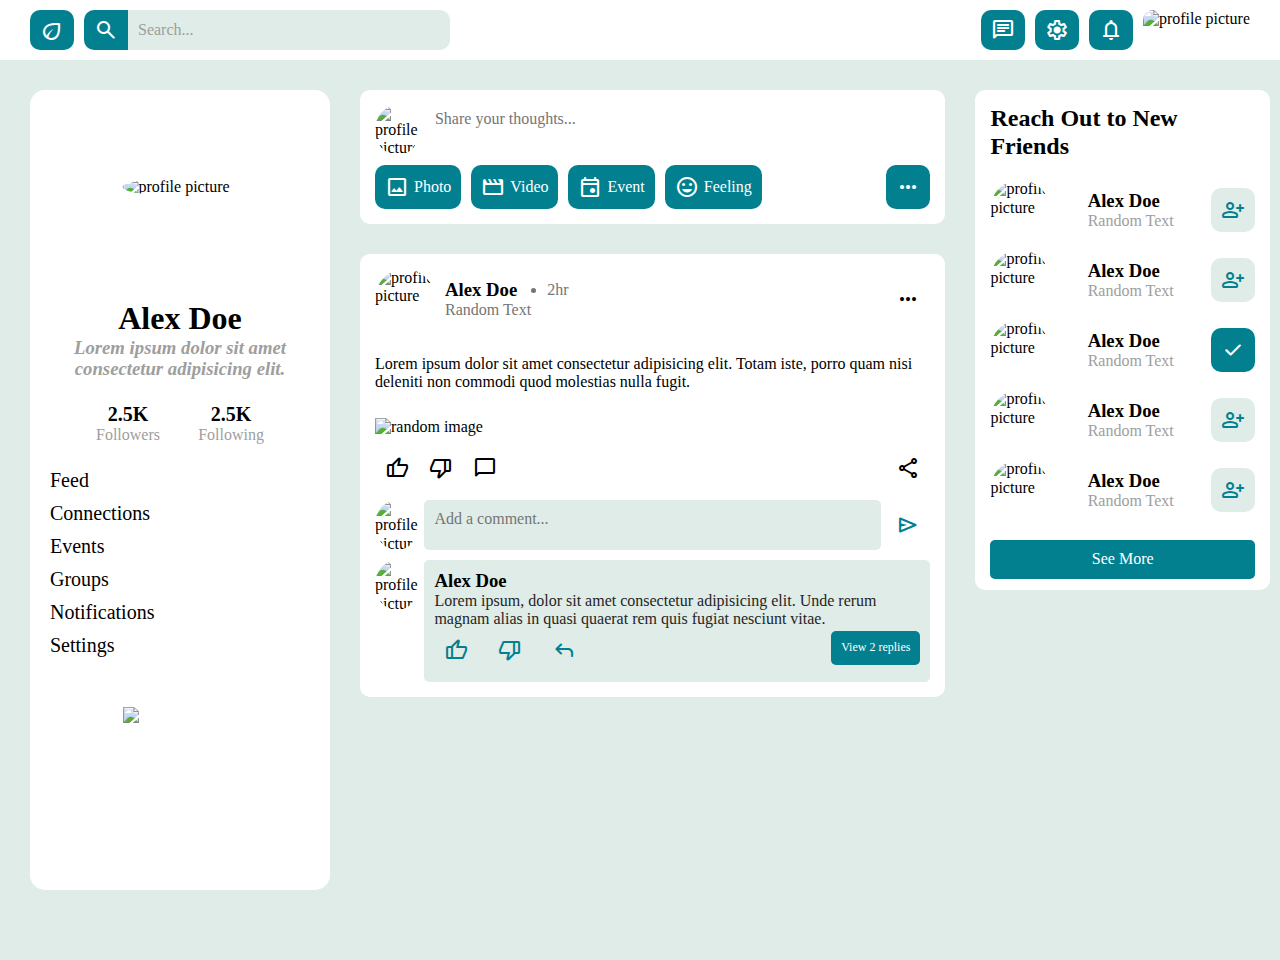
==== index.html @ 0796dcce "Initial files" ====
<!DOCTYPE html>
<html lang="en">
	<head>
		<meta charset="UTF-8" />
		<meta name="viewport" content="width=device-width, initial-scale=1.0" />
		<title>Default Feed Page</title>
		<link
			rel="stylesheet"
			href="https://fonts.googleapis.com/css2?family=Material+Symbols+Rounded:opsz,wght,FILL,GRAD@20..48,100..700,0..1,-50..200" />
		<link rel="stylesheet" href="./styles/normalize.css" />
		<link rel="stylesheet" href="./styles/style.css" />
		<script src="./script/feed.js" defer></script>
	</head>
	<body>
		<div id="nav-background">
			<nav>
				<span class="material-symbols-rounded logo">eco</span>
				<label for="search">
					<span class="material-symbols-rounded search">search</span>
					<input type="text" id="search" placeholder="Search..." />
				</label>
				<span class="material-symbols-rounded">chat</span>
				<span class="material-symbols-rounded">settings</span>
				<span class="material-symbols-rounded">notifications</span>
				<img src="https://thispersondoesnotexist.com/" alt="profile picture" />
			</nav>
		</div>

		<div id="background">
			<section class="white" id="profile">
				<div id="profile-background">
					<img
						src="https://thispersondoesnotexist.com/"
						alt="profile picture" />
				</div>
				<div id="profile-text">
					<h1>Alex Doe</h1>
					<h3>Lorem ipsum dolor sit amet consectetur adipisicing elit.</h3>
					<div id="connections">
						<div><span>2.5K</span><span>Followers</span></div>
						<div><span>2.5K</span><span>Following</span></div>
					</div>
					<nav id="profile-nav">
						<ul>
							<li>Feed</li>
							<li>Connections</li>
							<li>Events</li>
							<li>Groups</li>
							<li>Notifications</li>
							<li>Settings</li>
						</ul>
					</nav>
          
				</div>
        <img src="https://img.clipart-library.com/2/clip-transparent-plant-gif/clip-transparent-plant-gif-4.gif">  
			</section>
			<section id="feed">
				<div id="share-thoughts">
					<div id="thought-input">
						<img
							src="https://thispersondoesnotexist.com/"
							alt="profile picture" />
						<textarea
							class="auto-resize"
							placeholder="Share your thoughts..."></textarea>
					</div>

					<nav>
						<ul>
							<li><span class="material-symbols-rounded">image</span>Photo</li>
							<li><span class="material-symbols-rounded">movie</span>Video</li>
							<li><span class="material-symbols-rounded">event</span>Event</li>
							<li><span class="material-symbols-rounded">mood</span>Feeling</li>
							<li><span class="material-symbols-rounded">more_horiz</span></li>
						</ul>
					</nav>
				</div>
        <article>
          <div class="post-header"> 
            <img
            class="img60 circle"
            src="https://thispersondoesnotexist.com/"
            alt="profile picture" />
            <div class="post-text">
              <div>
                <h3>Alex Doe</h3>
                <ul class="circle"><li>2hr</li></ul>
              </div>
              
              <span>Random Text</span>
            </div>
            <span class="material-symbols-rounded">more_horiz</span>
          </div>
          <p>Lorem ipsum dolor sit amet consectetur adipisicing elit. Totam iste, porro quam nisi deleniti non commodi quod molestias nulla fugit.</p>
          <img src="https://picsum.photos/600" alt="random image" />
          <nav class="post-footer">
            <span class="material-symbols-rounded">thumb_up</span>
            <span class="material-symbols-rounded">thumb_down</span>
            <span class="material-symbols-rounded">chat_bubble</span>
            <span class="material-symbols-rounded">share</span>
          </nav>
          <div class="comment-wrapper">
            <img class="img50 circle" src="https://thispersondoesnotexist.com/" alt="profile picture" />
            <textarea class="comment auto-resize" placeholder="Add a comment..." rows="1"></textarea>
            <span class="material-symbols-rounded">send</span>
          </div>
          <div class="comment-wrapper">
            <img class="img50 circle" src="https://thispersondoesnotexist.com/" alt="profile picture" />
            <div class="comment">
              <h3>Alex Doe</h3>
              <p>Lorem ipsum, dolor sit amet consectetur adipisicing elit. Unde rerum magnam alias in quasi quaerat rem quis fugiat nesciunt vitae.</p>
              <nav>
                <ul>
                  <li><span class="material-symbols-rounded">thumb_up</span></li>
                  <li><span class="material-symbols-rounded">thumb_down</span></li>
                  <li><span class="material-symbols-rounded">reply</span></li>
                  <li><button>View 2 replies</button></li>
                </ul>
      
              </nav>
            </div>
            
          </div>
        </article>
			</section>
			<section id="miscellaneous">
				<article id="suggestions">
					<h2>Reach Out to New Friends</h2>
					<ul>
						<li>
							<img
								class="img60 circle"
								src="https://thispersondoesnotexist.com/"
								alt="profile picture" />
							<div class="suggestion-text">
								<h3>Alex Doe</h3>
								<span>Random Text</span>
							</div>
							<span class="material-symbols-rounded">person_add</span>
						</li>
						<li>
							<img
								class="img60 circle"
								src="https://thispersondoesnotexist.com/"
								alt="profile picture" />
							<div class="suggestion-text">
								<h3>Alex Doe</h3>
								<span>Random Text</span>
							</div>
							<span class="material-symbols-rounded">person_add</span>
						</li>
						<li>
							<img
								class="img60 circle"
								src="https://thispersondoesnotexist.com/"
								alt="profile picture" />
							<div class="suggestion-text">
								<h3>Alex Doe</h3>
								<span>Random Text</span>
							</div>
							<span class="material-symbols-rounded">check</span>
						</li>
						<li>
							<img
								class="img60 circle"
								src="https://thispersondoesnotexist.com/"
								alt="profile picture" />
							<div class="suggestion-text">
								<h3>Alex Doe</h3>
								<span>Random Text</span>
							</div>
							<span class="material-symbols-rounded">person_add</span>
						</li>
						<li>
							<img
                class="img60 circle"
								src="https://thispersondoesnotexist.com/"
								alt="profile picture" />
							<div class="suggestion-text">
                <h3>Alex Doe</h3>
								<span>Random Text</span>
							</div>
							<span class="material-symbols-rounded">person_add</span>
						</li>
					</ul>
					<button>See More</button>
				</article>
			</section>
		</div>
	</body>
</html>

<!-- 'Connect to your beginnings' 'Beginning is here' 'Grow a connection'-->
---- styles/style.css ----
*{
  box-sizing: border-box;
}

:root{
  --bg-color: #e0ece7;
  --btn-color: #028090;
}

html, body{
  margin: 0;
  padding: 0;
  min-height: 100vh;
}

h1,h2,h3,h4,h5,h6{
  padding: 0;
  margin: 0;
}

.material-symbols-rounded{
  font-size: 1.5em;
  border-radius: 10px;
  padding: 10px;
  display: flex;
  justify-content: center;
  align-items: center;
  
}

ul{
  list-style-type: none;
  gap: 10px;
  margin: 0;
  padding: 0;
}

ul.circle{
  list-style-type: initial;
}

button{
  background: #028090;
  width: 100%;
  border-radius: 5px;
  border: none;
  padding: 10px;
  color: white;
}

article{
  background: white;
  padding: 15px;
  border-radius: 10px;
}

textarea{
  padding: 5px;
  background: transparent;
  overflow: hidden;
  border: none;
  width: 100%;
  /* min-height: 80px; */
  resize: none;
  outline: none;
  border-radius: 10px;
}

.img60{
  width: 60px;
  height: 60px;
}

.img50{
  width: 50px;
  height: 50px;
}

.circle{
  border-radius: 50%;
}

body{
  background:/*  #ece5e0; */ #e0ece7;
}

/* -------------------------------------------------------------------------- */
/*                                     NAV                                    */
/* -------------------------------------------------------------------------- */

body #nav-background{
  background: white;
}

body #nav-background > nav{
  margin: auto;
  
  max-width: 1300px;
  height: 60px;
  padding: 10px 30px;
  display: flex;
  gap: 10px;
}

body #nav-background > nav > *{
  border-radius: 10px;
}

body #nav-background > nav span{
  background: #028090;
  color: /* #00a896; */ white;
}

body #nav-background > nav > label{
  display: flex;
  width: 30%;
  margin-right: auto;
}

body #nav-background > nav input{
  padding: 10px;
  margin: 0;
  border: none;
  border-radius: 0 10px 10px 0;
  height: 100%;
  background: /* linear-gradient(#7496a3, #98c0bd); */ #e0ece7;
  width: 100%;
}

body #nav-background > nav .search{
  border-radius: 10px 0 0 10px;
}

input::placeholder{
  color: #9e9e9e;
}


#background{
  min-height: 100vh;
  width: 1300px;
  background: /* #EFF2F6; */ /* linear-gradient(#055372, #01665b); */ /* linear-gradient(#05668d, #00a896); */ /* linear-gradient(#7496a3, #98c0bd); */ #e0ece7;
  padding: 30px;
  display: flex;
  gap: 30px;
  margin: auto;
}

/* -------------------------------------------------------------------------- */
/*                                   PROFILE                                  */
/* -------------------------------------------------------------------------- */

#profile{
  height: 800px;
  max-width: 300px;
  border-radius: 15px;
}

.white{
  background: white;
  border-radius: 10px;
}
#profile #profile-background{
  /* border: 4px dashed white; */
  background: url('https://images.unsplash.com/photo-1500375592092-40eb2168fd21?q=80&w=1376&auto=format&fit=crop&ixlib=rb-4.0.3&ixid=M3wxMjA3fDB8MHxwaG90by1wYWdlfHx8fGVufDB8fHx8fA%3D%3D');
  background-position: center;
  background-size: cover;
  height: 20%;
  width: 100%;
  border-radius: 10px 10px 0 0;
  position: relative;
  /* box-shadow: inset 0 2px 4px 2px white; */
}
#profile #profile-background img{
  width: 115px;
  border-radius: 50%;
  position: absolute;
  left: 50%;
  top: 55%;
  transform: translate(-50%);
}

#profile > img{
  display: block;
  width: 115px; 
  margin: auto;
}
#profile #profile-text{
  padding: 50px 20px;
  text-align: center;
}

#profile #profile-text h3{
  font-style: italic;
  color: #9e9e9e;
}

#connections{
  display: flex;
  justify-content: space-evenly;
  align-items: center;
  padding: 9% 3%;
  border-bottom: 1px solid white;
}

#connections div:first-of-type{
  /* border-right: 1px solid white; */
}
#connections div{
  display: flex;
  flex-direction: column;
}

#connections div span:first-of-type{
  font-weight: bold;
  font-size: 1.25em;
}

#connections div span:last-of-type{
  color: #9e9e9e;
}

#profile-nav ul{
  list-style-type: none;
  text-align: left;
  padding: 0;
  display: flex;
  flex-direction: column;
  font-size: 1.25em;
}

/* -------------------------------------------------------------------------- */
/*                                    FEED                                    */
/* -------------------------------------------------------------------------- */
#feed{
  width: 600px;
  display: flex;
  flex-direction: column;
  gap: 30px;
}

#feed > *{
  border-radius: 10px;
  padding: 15px;
}

#share-thoughts{
  background: white;
}

#share-thoughts #thought-input{
  display: flex;
  gap: 10px;
}

#share-thoughts img{
  width: 50px;
  height: 50px;
  border-radius: 50%;
}

#share-thoughts nav{
  margin-top: 10px;
}
#share-thoughts ul{
  display: flex;
}

#share-thoughts ul li{
  border-radius: 10px;
  display: flex;
  gap: 5px;
  align-items: center;
  justify-content: center;
  background: #028090;
  color: /* #00a896; */ white;
  padding: 10px;
}

#share-thoughts ul li > span{
  padding: 0;
}

#share-thoughts ul li:last-of-type{
  margin-left: auto;
}

#feed article{
  display: flex;
  flex-direction: column;
  gap: 10px;
}

#feed article > .post-header{
  display: flex;
  gap: 10px;
  align-items: center;
}

#feed article .post-text > div{
  display: flex;
  align-items: center;
  gap: 30px;
}

#feed article .post-text > div > ul, #feed article .post-text > span{
  color: #757575;
}

#feed article > .post-header span{
  margin-left: auto;
}

#feed article > .post-header ~ img{
  width: 100%;
  
}

#feed article > .post-footer{
  display: flex;
}

#feed article > .post-footer span:last-of-type{
  margin-left: auto;
}

#feed article .comment-wrapper{
  display: flex;
  gap: 5px;
  /* align-items: center; */
}

/* #feed article .comment-wrapper > textarea, #feed article .comment-wrapper > p{
  
} */

#feed article .comment-wrapper span{
  color: var(--btn-color);
}

.comment{
  color: rgb(37, 37, 37);
  background: var(--bg-color);
  border-radius: 5px;
  min-height: 0;
  padding: 10px;
}

#feed article .comment-wrapper .comment p{
  margin: 0;
}

#feed article .comment-wrapper .comment h3{
  color: black;
}

#feed article .comment-wrapper .comment ul{
  display: flex;
}

#feed article .comment-wrapper .comment ul li:last-of-type{
  margin-top: 3px;
  margin-left: auto;
  font-size: 0.75em;
}

/* -------------------------------------------------------------------------- */
/*                                MISCELLANEOUS                               */
/* -------------------------------------------------------------------------- */

#miscellaneous article{
  width: 100%;
  height: 500px;
}


#miscellaneous #suggestions ul{
  margin: 20px 0;
}
#miscellaneous #suggestions li{
  display: flex;
  align-items: center;
  justify-content: space-between;
  margin-bottom: 10px;
}


#miscellaneous .suggestion-text span{
  color: #9e9e9e;
}

#miscellaneous #suggestions li > span:last-of-type{
  background: #e0ece7;
  color: #028090;
}

#miscellaneous #suggestions li:nth-of-type(3) > span{
  background: #028090;
  color:white;
}
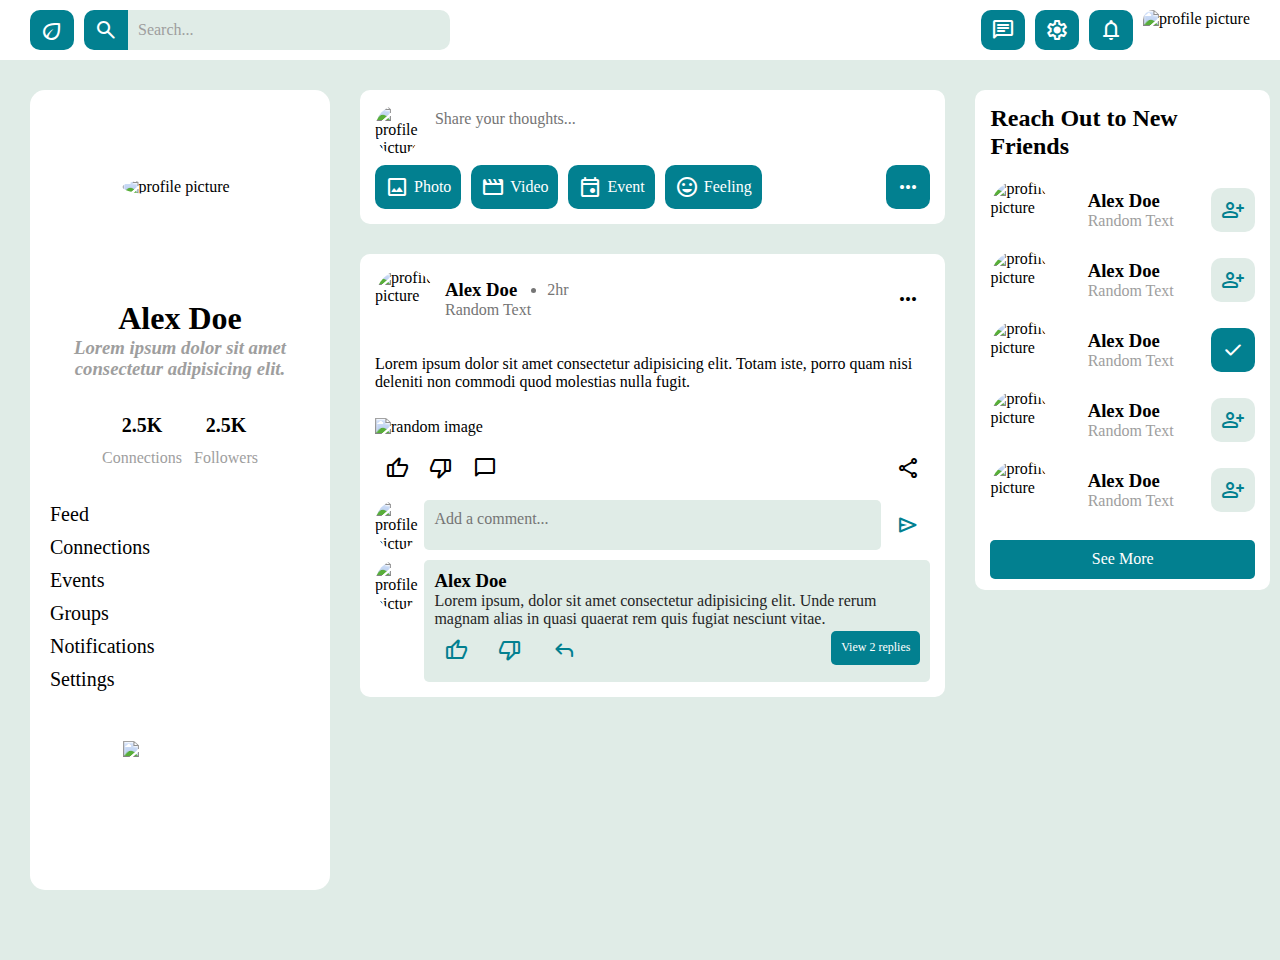
==== commit f50090fa: "Updated files" ====
--- a/index.html
+++ b/index.html
@@ -37,8 +37,16 @@
 					<h1>Alex Doe</h1>
 					<h3>Lorem ipsum dolor sit amet consectetur adipisicing elit.</h3>
 					<div id="connections">
-						<div><span>2.5K</span><span>Followers</span></div>
-						<div><span>2.5K</span><span>Following</span></div>
+            <table>
+              <thead>
+                <th>2.5K</th><th>2.5K</th>
+                <tbody>
+                  <tr><td>Connections</td><td>Followers</td></tr>
+                </tbody>
+              </thead>
+            </table>
+						<!-- <div><span>2.5K</span><span>Followers</span></div>
+						<div><span>2.5K</span><span>Following</span></div> -->
 					</div>
 					<nav id="profile-nav">
 						<ul>
@@ -84,7 +92,7 @@
             <div class="post-text">
               <div>
                 <h3>Alex Doe</h3>
-                <ul class="circle"><li>2hr</li></ul>
+                <ul style="list-style-type: initial"><li>2hr</li></ul>
               </div>
               
               <span>Random Text</span>
@@ -189,5 +197,3 @@
 		</div>
 	</body>
 </html>
-
-<!-- 'Connect to your beginnings' 'Beginning is here' 'Grow a connection'-->
--- a/styles/style.css
+++ b/styles/style.css
@@ -35,9 +35,9 @@
   padding: 0;
 }
 
-ul.circle{
+/* ul.circle{
   list-style-type: initial;
-}
+} */
 
 button{
   background: #028090;
@@ -211,12 +211,15 @@
   flex-direction: column;
 }
 
-#connections div span:first-of-type{
+table{
+  border-spacing: 10px;
+}
+#connections div span:first-of-type, #connections th{
   font-weight: bold;
   font-size: 1.25em;
 }
 
-#connections div span:last-of-type{
+#connections div span:last-of-type, #connections td{
   color: #9e9e9e;
 }
 
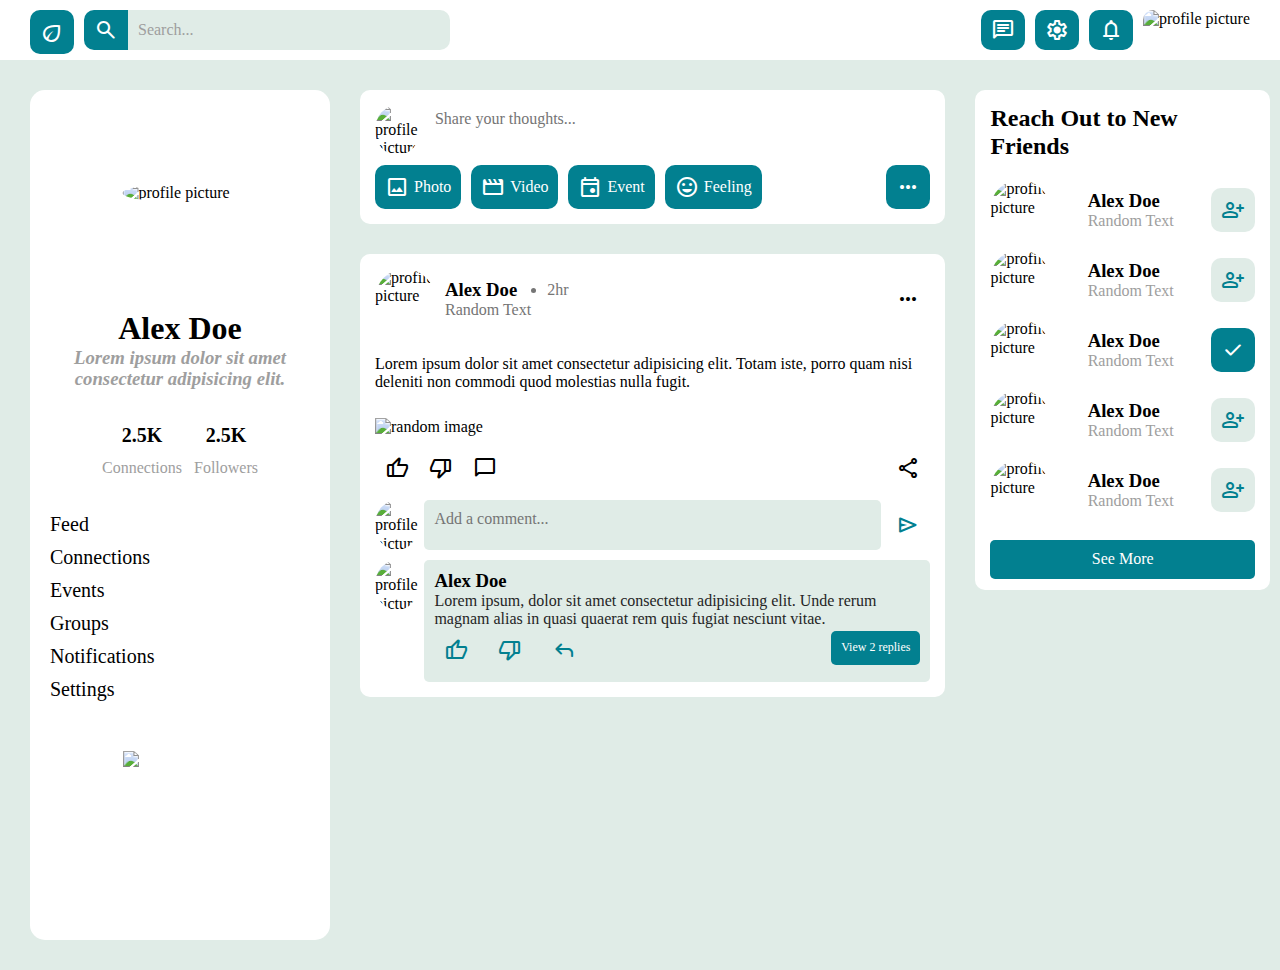
==== commit 4f9e4d68: "Updated files" ====
--- a/index.html
+++ b/index.html
@@ -14,7 +14,7 @@
 	<body>
 		<div id="nav-background">
 			<nav>
-				<span class="material-symbols-rounded logo">eco</span>
+				<a href="./pages/landing.html"><span class="material-symbols-rounded logo">eco</span></a>
 				<label for="search">
 					<span class="material-symbols-rounded search">search</span>
 					<input type="text" id="search" placeholder="Search..." />
--- a/styles/style.css
+++ b/styles/style.css
@@ -26,6 +26,10 @@
   justify-content: center;
   align-items: center;
   
+}
+
+a{
+  text-decoration: none;
 }
 
 ul{
@@ -151,7 +155,7 @@
 /* -------------------------------------------------------------------------- */
 
 #profile{
-  height: 800px;
+  height: 850px;
   max-width: 300px;
   border-radius: 15px;
 }
